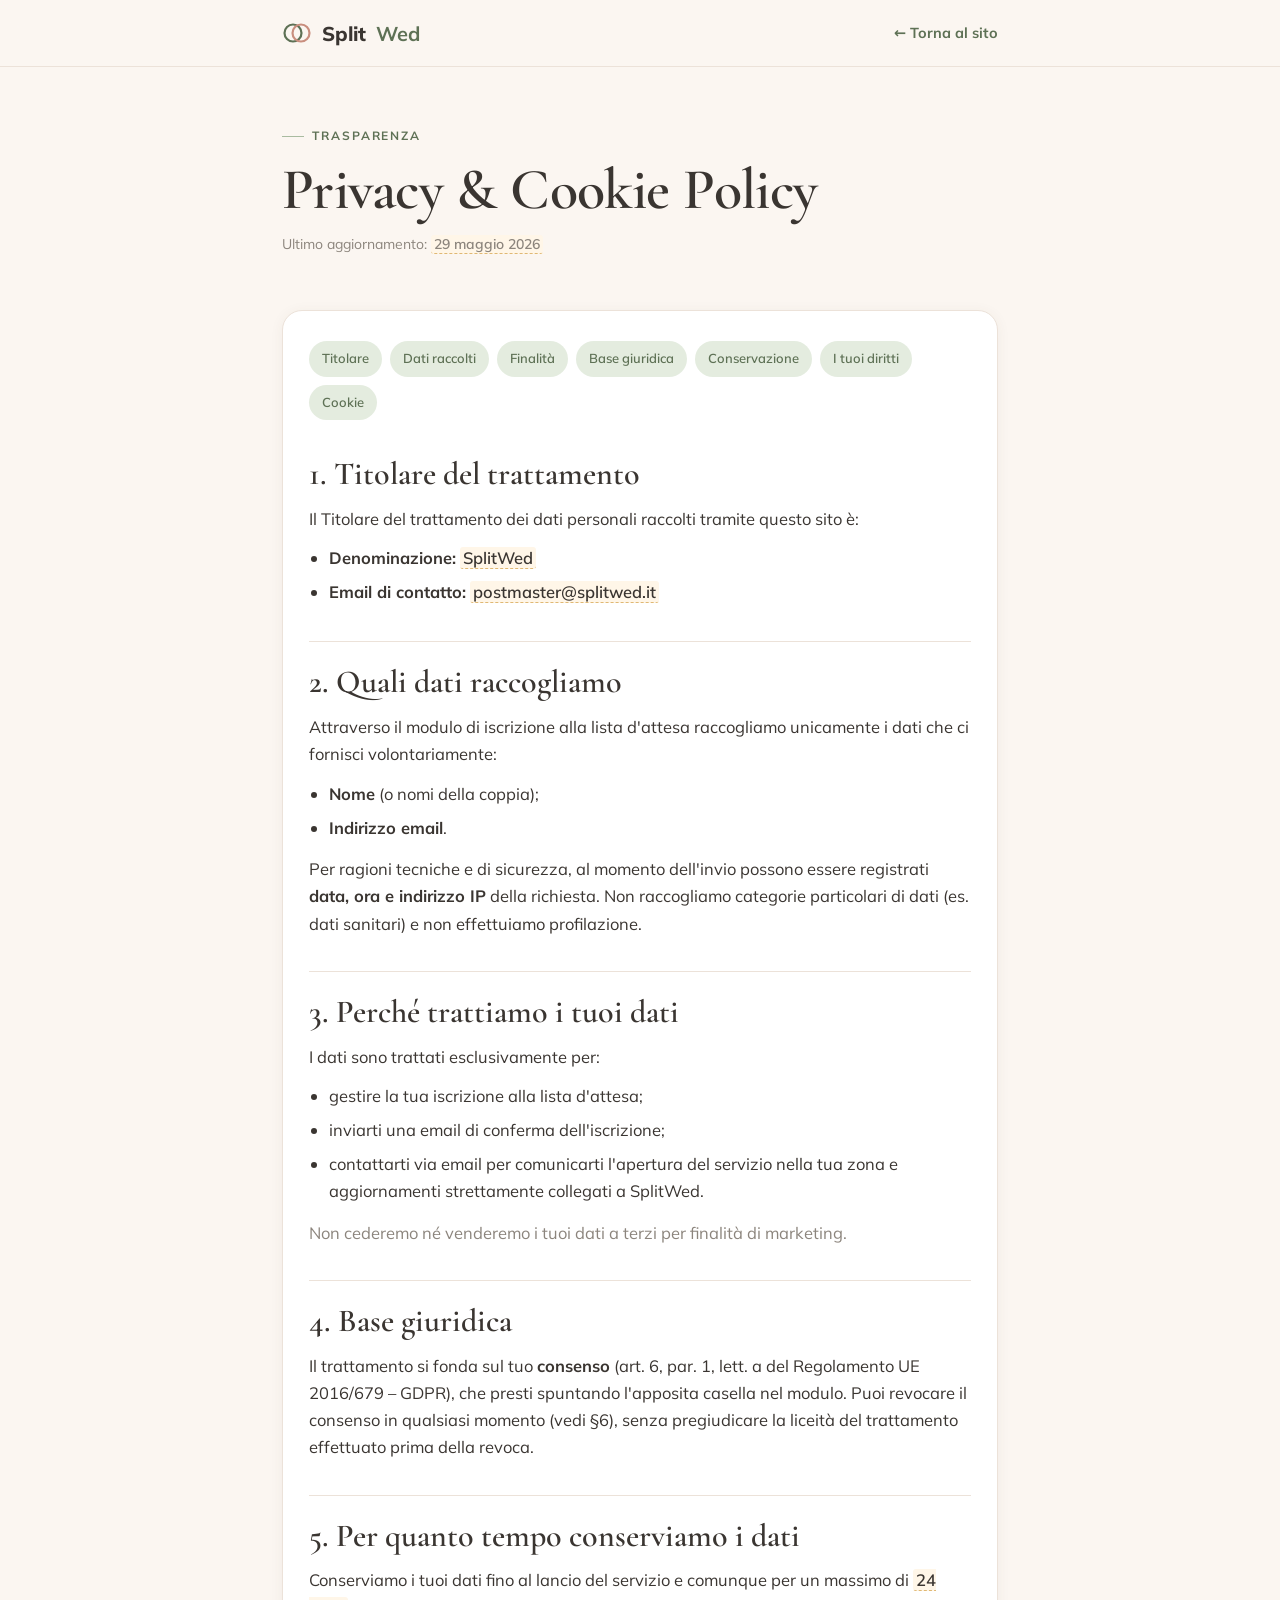
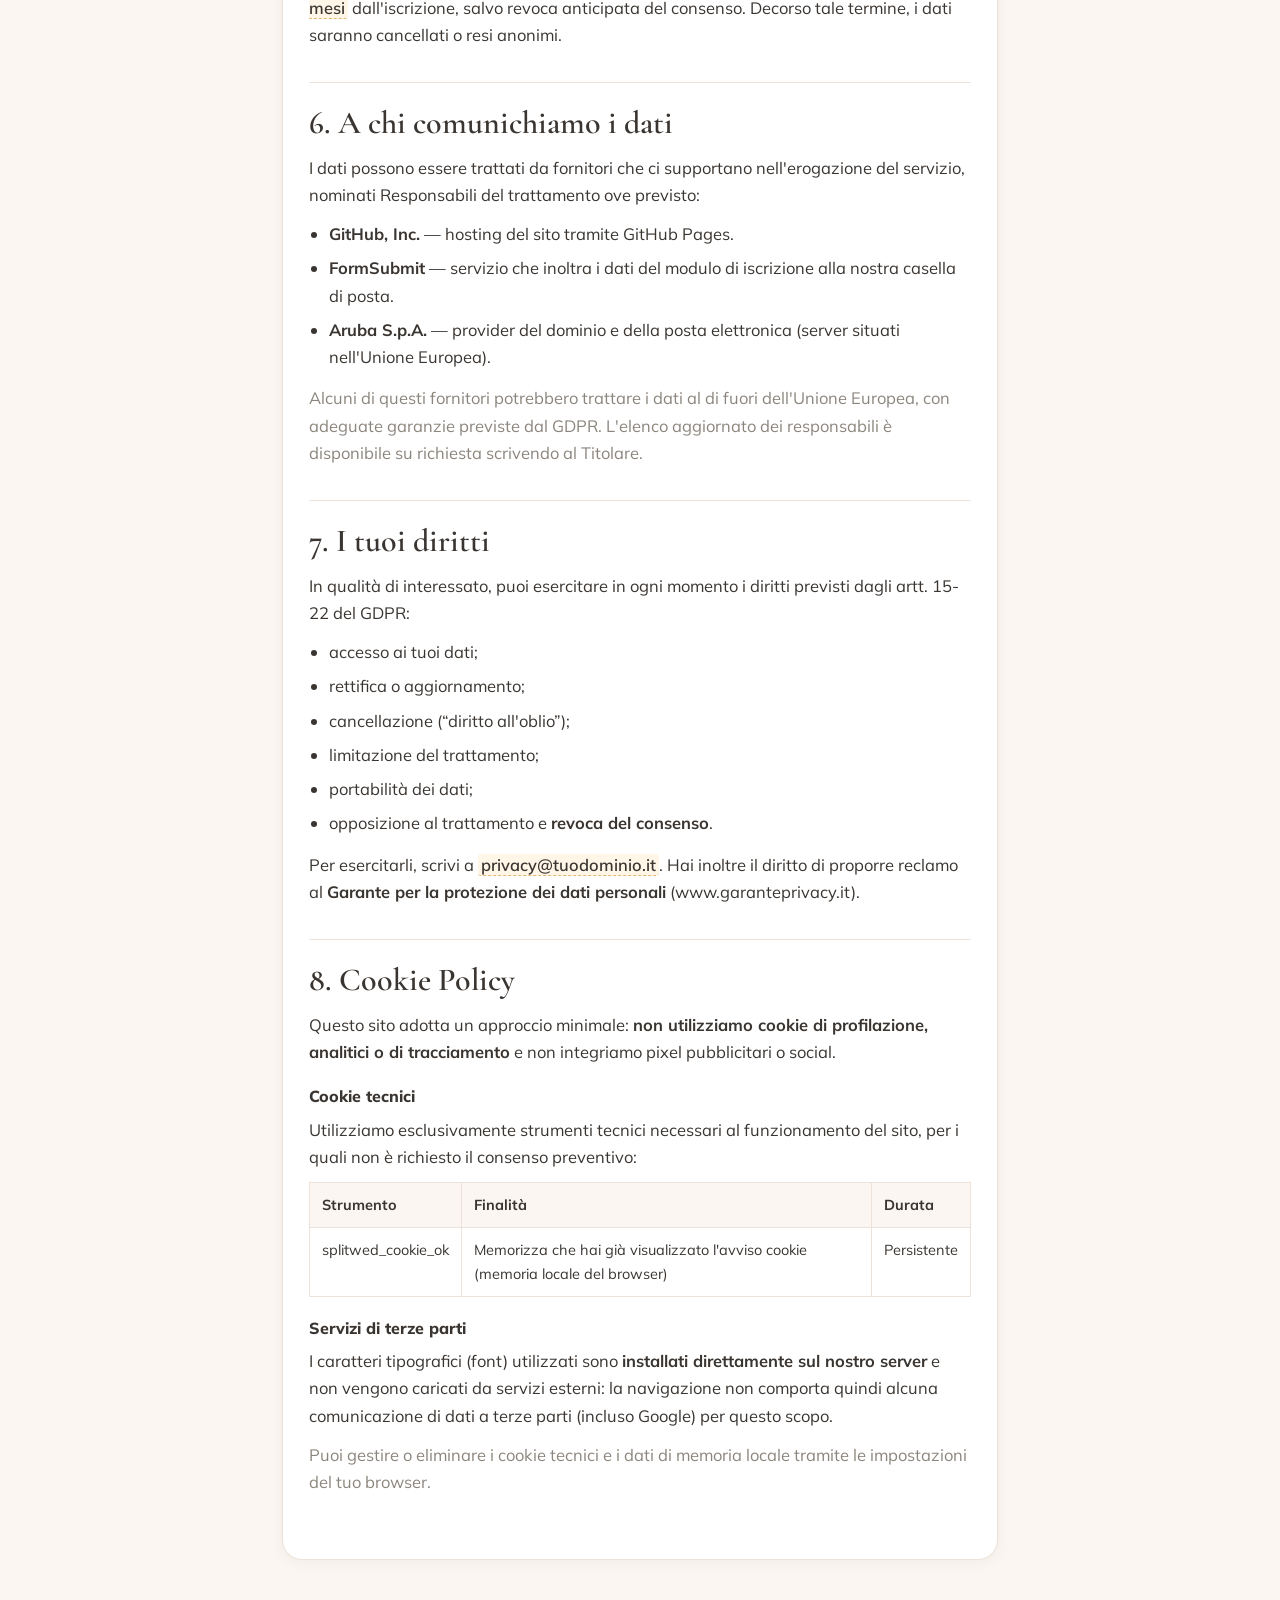
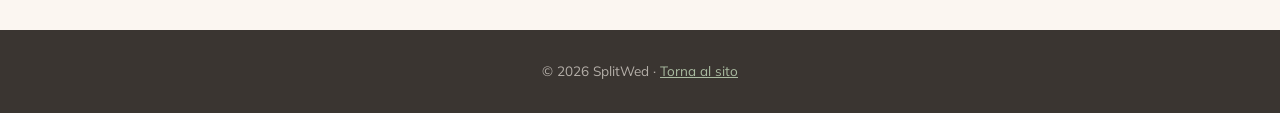
==== privacy.html @ 0ec626ed "first commit" ====
<!DOCTYPE html>
<html lang="it">
<head>
<meta charset="UTF-8" />
<meta name="viewport" content="width=device-width, initial-scale=1.0" />
<title>Privacy & Cookie Policy — SplitWed</title>
<meta name="description" content="Informativa sul trattamento dei dati personali e cookie policy di SplitWed." />
<link rel="stylesheet" href="fonts/fonts.css" />
<style>
  :root {
    --bg: #FBF6F1; --surface: #FFFFFF; --blush: #F3DED5; --blush-soft: #FAEDE7;
    --blush-deep: #C98E7E; --sage: #A9BBA0; --sage-deep: #5E7155; --sage-deeper: #46553F;
    --ink: #3A3531; --muted: #8C857D; --line: #ECE2D9;
    --r-sm: 12px; --r-md: 20px; --r-pill: 999px;
    --shadow-sm: 0 2px 14px rgba(90,70,55,.06);
    --serif: "Cormorant Garamond", Georgia, serif;
    --sans: "Mulish", system-ui, sans-serif;
  }
  * { box-sizing: border-box; margin: 0; padding: 0; }
  html { scroll-behavior: smooth; }
  body { font-family: var(--sans); color: var(--ink); background: var(--bg); line-height: 1.65; font-size: 16.5px; -webkit-font-smoothing: antialiased; }
  a { color: var(--sage-deep); }
  .wrap { width: 100%; max-width: 760px; margin: 0 auto; padding: 0 22px; }

  header { position: sticky; top: 0; z-index: 10; background: rgba(251,246,241,.85); backdrop-filter: blur(14px); -webkit-backdrop-filter: blur(14px); border-bottom: 1px solid var(--line); }
  .nav { display: flex; align-items: center; justify-content: space-between; height: 66px; }
  .logo { display: flex; align-items: center; gap: 10px; font-weight: 800; font-size: 20px; color: var(--ink); text-decoration: none; }
  .logo b { color: var(--sage-deep); }
  .back { font-weight: 700; font-size: 14.5px; color: var(--sage-deep); text-decoration: none; display: inline-flex; align-items: center; gap: 6px; }
  .back:hover { color: var(--sage-deeper); }

  .hero-p { padding: 50px 0 18px; }
  .hero-p .kicker { display: inline-flex; align-items: center; gap: 8px; font-size: 12px; font-weight: 700; letter-spacing: .16em; text-transform: uppercase; color: var(--sage-deep); margin-bottom: 14px; }
  .hero-p .kicker::before { content: ""; width: 22px; height: 1.5px; background: var(--sage); }
  .hero-p h1 { font-family: var(--serif); font-weight: 600; font-size: clamp(38px, 9vw, 58px); line-height: 1.05; letter-spacing: -.01em; margin-bottom: 12px; }
  .hero-p .updated { color: var(--muted); font-size: 14px; }

  main { padding: 24px 0 70px; }
  .card { background: var(--surface); border: 1px solid var(--line); border-radius: var(--r-md); box-shadow: var(--shadow-sm); padding: 30px 26px; }
  .toc { display: flex; flex-wrap: wrap; gap: 8px; margin-bottom: 30px; }
  .toc a { font-size: 13px; font-weight: 600; color: var(--sage-deep); background: var(--sage-soft, #E4ECDF); padding: 7px 13px; border-radius: var(--r-pill); text-decoration: none; transition: background .2s; }
  .toc a:hover { background: #D6E1CF; }

  .note { background: var(--blush-soft); border: 1px solid var(--blush); border-radius: var(--r-sm); padding: 16px 18px; font-size: 14.5px; color: var(--ink); margin-bottom: 28px; }
  .note b { color: var(--blush-deep); }

  section.block { padding: 22px 0; border-top: 1px solid var(--line); }
  section.block:first-of-type { border-top: none; padding-top: 6px; }
  h2 { font-family: var(--serif); font-weight: 600; font-size: clamp(24px, 6vw, 32px); margin-bottom: 12px; line-height: 1.15; }
  h3 { font-size: 16px; font-weight: 800; margin: 18px 0 6px; color: var(--ink); }
  p { margin-bottom: 12px; color: var(--ink); }
  p.muted, li.muted { color: var(--muted); }
  ul { margin: 8px 0 14px; padding-left: 20px; }
  li { margin-bottom: 7px; }
  strong { font-weight: 700; }
  .ph { background: #FFF6E8; border-bottom: 1.5px dashed #E0B873; padding: 0 3px; border-radius: 3px; font-weight: 600; }
  table { width: 100%; border-collapse: collapse; margin: 10px 0 16px; font-size: 14.5px; }
  th, td { text-align: left; padding: 10px 12px; border: 1px solid var(--line); vertical-align: top; }
  th { background: var(--bg); font-weight: 700; }

  footer { background: var(--ink); color: rgba(232,226,219,.7); padding: 30px 0; font-size: 13.5px; text-align: center; }
  footer a { color: var(--sage); }
</style>
</head>
<body>

<header>
  <div class="wrap nav">
    <a href="index.html" class="logo">
      <svg width="30" height="22" viewBox="0 0 30 22" fill="none" aria-hidden="true">
        <circle cx="11" cy="11" r="8.5" stroke="#5E7155" stroke-width="2.2" />
        <circle cx="19" cy="11" r="8.5" stroke="#C98E7E" stroke-width="2.2" />
      </svg>
      Split<b>Wed</b>
    </a>
    <a href="index.html" class="back">← Torna al sito</a>
  </div>
</header>

<div class="hero-p">
  <div class="wrap">
    <span class="kicker">Trasparenza</span>
    <h1>Privacy &amp; Cookie Policy</h1>
    <p class="updated">Ultimo aggiornamento: <span class="ph">29 maggio 2026</span></p>
  </div>
</div>

<main>
  <div class="wrap">
    <div class="card">

      <div class="toc">
        <a href="#titolare">Titolare</a>
        <a href="#dati">Dati raccolti</a>
        <a href="#finalita">Finalità</a>
        <a href="#base">Base giuridica</a>
        <a href="#conservazione">Conservazione</a>
        <a href="#diritti">I tuoi diritti</a>
        <a href="#cookie">Cookie</a>
      </div>

      <section class="block" id="titolare">
        <h2>1. Titolare del trattamento</h2>
        <p>Il Titolare del trattamento dei dati personali raccolti tramite questo sito è:</p>
        <ul>
          <li><strong>Denominazione:</strong> <span class="ph">SplitWed</span></li>
          <li><strong>Email di contatto:</strong> <span class="ph">postmaster@splitwed.it</span></li>
        </ul>
      </section>

      <section class="block" id="dati">
        <h2>2. Quali dati raccogliamo</h2>
        <p>Attraverso il modulo di iscrizione alla lista d'attesa raccogliamo unicamente i dati che ci fornisci volontariamente:</p>
        <ul>
          <li><strong>Nome</strong> (o nomi della coppia);</li>
          <li><strong>Indirizzo email</strong>.</li>
        </ul>
        <p>Per ragioni tecniche e di sicurezza, al momento dell'invio possono essere registrati <strong>data, ora e indirizzo IP</strong> della richiesta. Non raccogliamo categorie particolari di dati (es. dati sanitari) e non effettuiamo profilazione.</p>
      </section>

      <section class="block" id="finalita">
        <h2>3. Perché trattiamo i tuoi dati</h2>
        <p>I dati sono trattati esclusivamente per:</p>
        <ul>
          <li>gestire la tua iscrizione alla lista d'attesa;</li>
          <li>inviarti una email di conferma dell'iscrizione;</li>
          <li>contattarti via email per comunicarti l'apertura del servizio nella tua zona e aggiornamenti strettamente collegati a SplitWed.</li>
        </ul>
        <p class="muted">Non cederemo né venderemo i tuoi dati a terzi per finalità di marketing.</p>
      </section>

      <section class="block" id="base">
        <h2>4. Base giuridica</h2>
        <p>Il trattamento si fonda sul tuo <strong>consenso</strong> (art. 6, par. 1, lett. a del Regolamento UE 2016/679 – GDPR), che presti spuntando l'apposita casella nel modulo. Puoi revocare il consenso in qualsiasi momento (vedi §6), senza pregiudicare la liceità del trattamento effettuato prima della revoca.</p>
      </section>

      <section class="block" id="conservazione">
        <h2>5. Per quanto tempo conserviamo i dati</h2>
        <p>Conserviamo i tuoi dati fino al lancio del servizio e comunque per un massimo di <span class="ph">24 mesi</span> dall'iscrizione, salvo revoca anticipata del consenso. Decorso tale termine, i dati saranno cancellati o resi anonimi.</p>
      </section>

      <section class="block" id="responsabili">
        <h2>6. A chi comunichiamo i dati</h2>
        <p>I dati possono essere trattati da fornitori che ci supportano nell'erogazione del servizio, nominati Responsabili del trattamento ove previsto:</p>
        <ul>
          <li><strong>GitHub, Inc.</strong> — hosting del sito tramite GitHub Pages.</li>
          <li><strong>FormSubmit</strong> — servizio che inoltra i dati del modulo di iscrizione alla nostra casella di posta.</li>
          <li><strong>Aruba S.p.A.</strong> — provider del dominio e della posta elettronica (server situati nell'Unione Europea).</li>
        </ul>
        <p class="muted">Alcuni di questi fornitori potrebbero trattare i dati al di fuori dell'Unione Europea, con adeguate garanzie previste dal GDPR. L'elenco aggiornato dei responsabili è disponibile su richiesta scrivendo al Titolare.</p>
      </section>

      <section class="block" id="diritti">
        <h2>7. I tuoi diritti</h2>
        <p>In qualità di interessato, puoi esercitare in ogni momento i diritti previsti dagli artt. 15-22 del GDPR:</p>
        <ul>
          <li>accesso ai tuoi dati;</li>
          <li>rettifica o aggiornamento;</li>
          <li>cancellazione (“diritto all'oblio”);</li>
          <li>limitazione del trattamento;</li>
          <li>portabilità dei dati;</li>
          <li>opposizione al trattamento e <strong>revoca del consenso</strong>.</li>
        </ul>
        <p>Per esercitarli, scrivi a <span class="ph">privacy@tuodominio.it</span>. Hai inoltre il diritto di proporre reclamo al <strong>Garante per la protezione dei dati personali</strong> (www.garanteprivacy.it).</p>
      </section>

      <section class="block" id="cookie">
        <h2>8. Cookie Policy</h2>
        <p>Questo sito adotta un approccio minimale: <strong>non utilizziamo cookie di profilazione, analitici o di tracciamento</strong> e non integriamo pixel pubblicitari o social.</p>

        <h3>Cookie tecnici</h3>
        <p>Utilizziamo esclusivamente strumenti tecnici necessari al funzionamento del sito, per i quali non è richiesto il consenso preventivo:</p>
        <table>
          <thead><tr><th>Strumento</th><th>Finalità</th><th>Durata</th></tr></thead>
          <tbody>
            <tr><td>splitwed_cookie_ok</td><td>Memorizza che hai già visualizzato l'avviso cookie (memoria locale del browser)</td><td>Persistente</td></tr>
          </tbody>
        </table>

        <h3>Servizi di terze parti</h3>
        <p>I caratteri tipografici (font) utilizzati sono <strong>installati direttamente sul nostro server</strong> e non vengono caricati da servizi esterni: la navigazione non comporta quindi alcuna comunicazione di dati a terze parti (incluso Google) per questo scopo.</p>
        <p class="muted">Puoi gestire o eliminare i cookie tecnici e i dati di memoria locale tramite le impostazioni del tuo browser.</p>
      </section>

    </div>
  </div>
</main>

<footer>
  <div class="wrap">
    © 2026 SplitWed · <a href="index.html">Torna al sito</a>
  </div>
</footer>

</body>
</html>
---- fonts/fonts.css ----
/* ============================================================
   SplitWed — Font self-hosted (nessuna chiamata a Google)
   I file .woff2 vanno messi in questa stessa cartella /fonts.
   Vedi SCARICA-I-FONT.txt per le istruzioni.
   ============================================================ */

/* ---------- Cormorant Garamond ---------- */
@font-face {
  font-family: "Cormorant Garamond";
  font-style: normal; font-weight: 400; font-display: swap;
  src: url("cormorant-garamond-400.woff2") format("woff2");
}
@font-face {
  font-family: "Cormorant Garamond";
  font-style: normal; font-weight: 500; font-display: swap;
  src: url("cormorant-garamond-500.woff2") format("woff2");
}
@font-face {
  font-family: "Cormorant Garamond";
  font-style: normal; font-weight: 600; font-display: swap;
  src: url("cormorant-garamond-600.woff2") format("woff2");
}
@font-face {
  font-family: "Cormorant Garamond";
  font-style: normal; font-weight: 700; font-display: swap;
  src: url("cormorant-garamond-700.woff2") format("woff2");
}
@font-face {
  font-family: "Cormorant Garamond";
  font-style: italic; font-weight: 400; font-display: swap;
  src: url("cormorant-garamond-400-italic.woff2") format("woff2");
}
@font-face {
  font-family: "Cormorant Garamond";
  font-style: italic; font-weight: 600; font-display: swap;
  src: url("cormorant-garamond-600-italic.woff2") format("woff2");
}

/* ---------- Mulish ---------- */
@font-face {
  font-family: "Mulish";
  font-style: normal; font-weight: 400; font-display: swap;
  src: url("mulish-400.woff2") format("woff2");
}
@font-face {
  font-family: "Mulish";
  font-style: normal; font-weight: 500; font-display: swap;
  src: url("mulish-500.woff2") format("woff2");
}
@font-face {
  font-family: "Mulish";
  font-style: normal; font-weight: 600; font-display: swap;
  src: url("mulish-600.woff2") format("woff2");
}
@font-face {
  font-family: "Mulish";
  font-style: normal; font-weight: 700; font-display: swap;
  src: url("mulish-700.woff2") format("woff2");
}
@font-face {
  font-family: "Mulish";
  font-style: normal; font-weight: 800; font-display: swap;
  src: url("mulish-800.woff2") format("woff2");
}
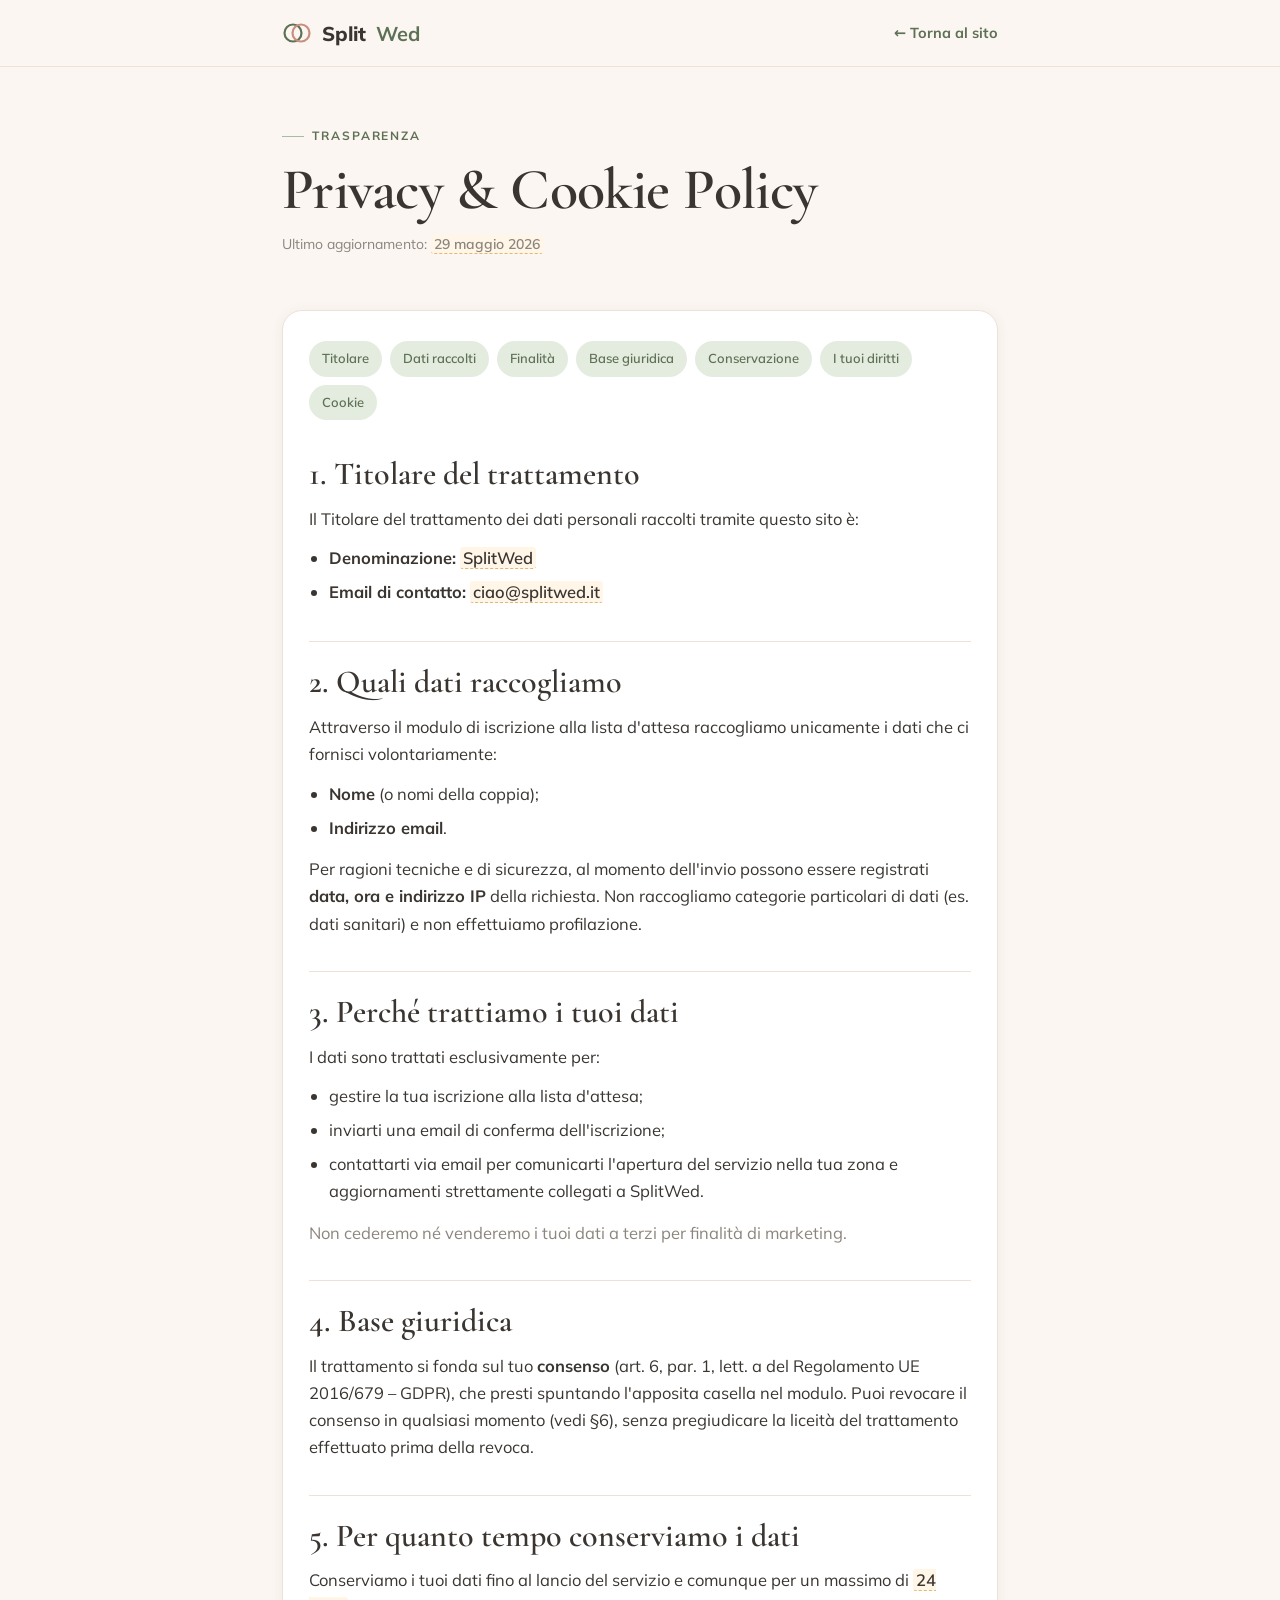
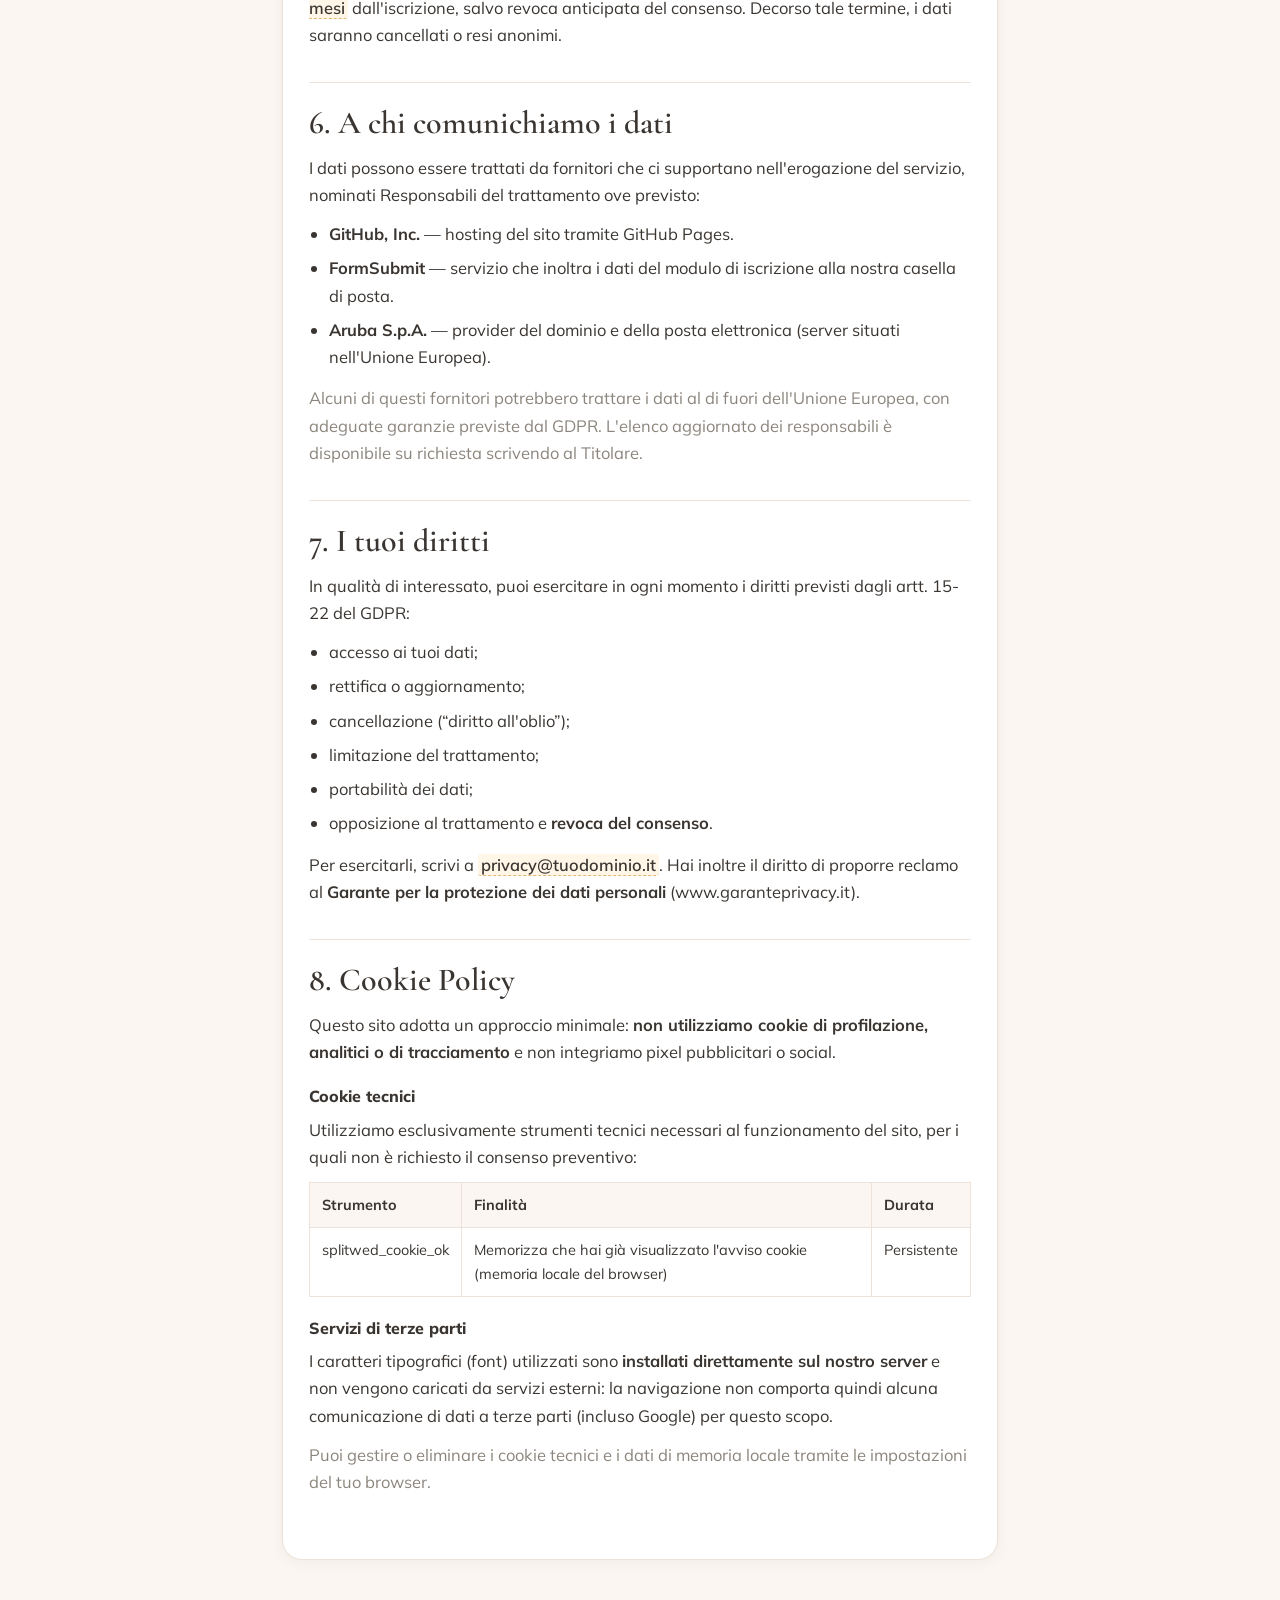
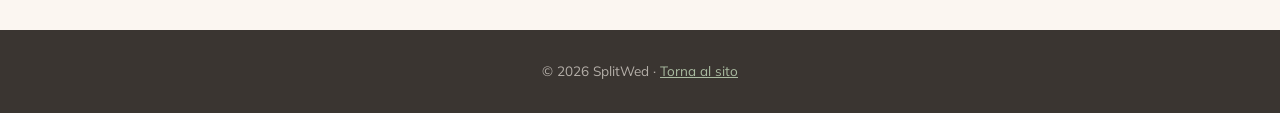
==== commit f681dc59: "Update contact email in privacy policy" ====
--- a/privacy.html
+++ b/privacy.html
@@ -104,7 +104,7 @@
         <p>Il Titolare del trattamento dei dati personali raccolti tramite questo sito è:</p>
         <ul>
           <li><strong>Denominazione:</strong> <span class="ph">SplitWed</span></li>
-          <li><strong>Email di contatto:</strong> <span class="ph">postmaster@splitwed.it</span></li>
+          <li><strong>Email di contatto:</strong> <span class="ph">ciao@splitwed.it</span></li>
         </ul>
       </section>
 
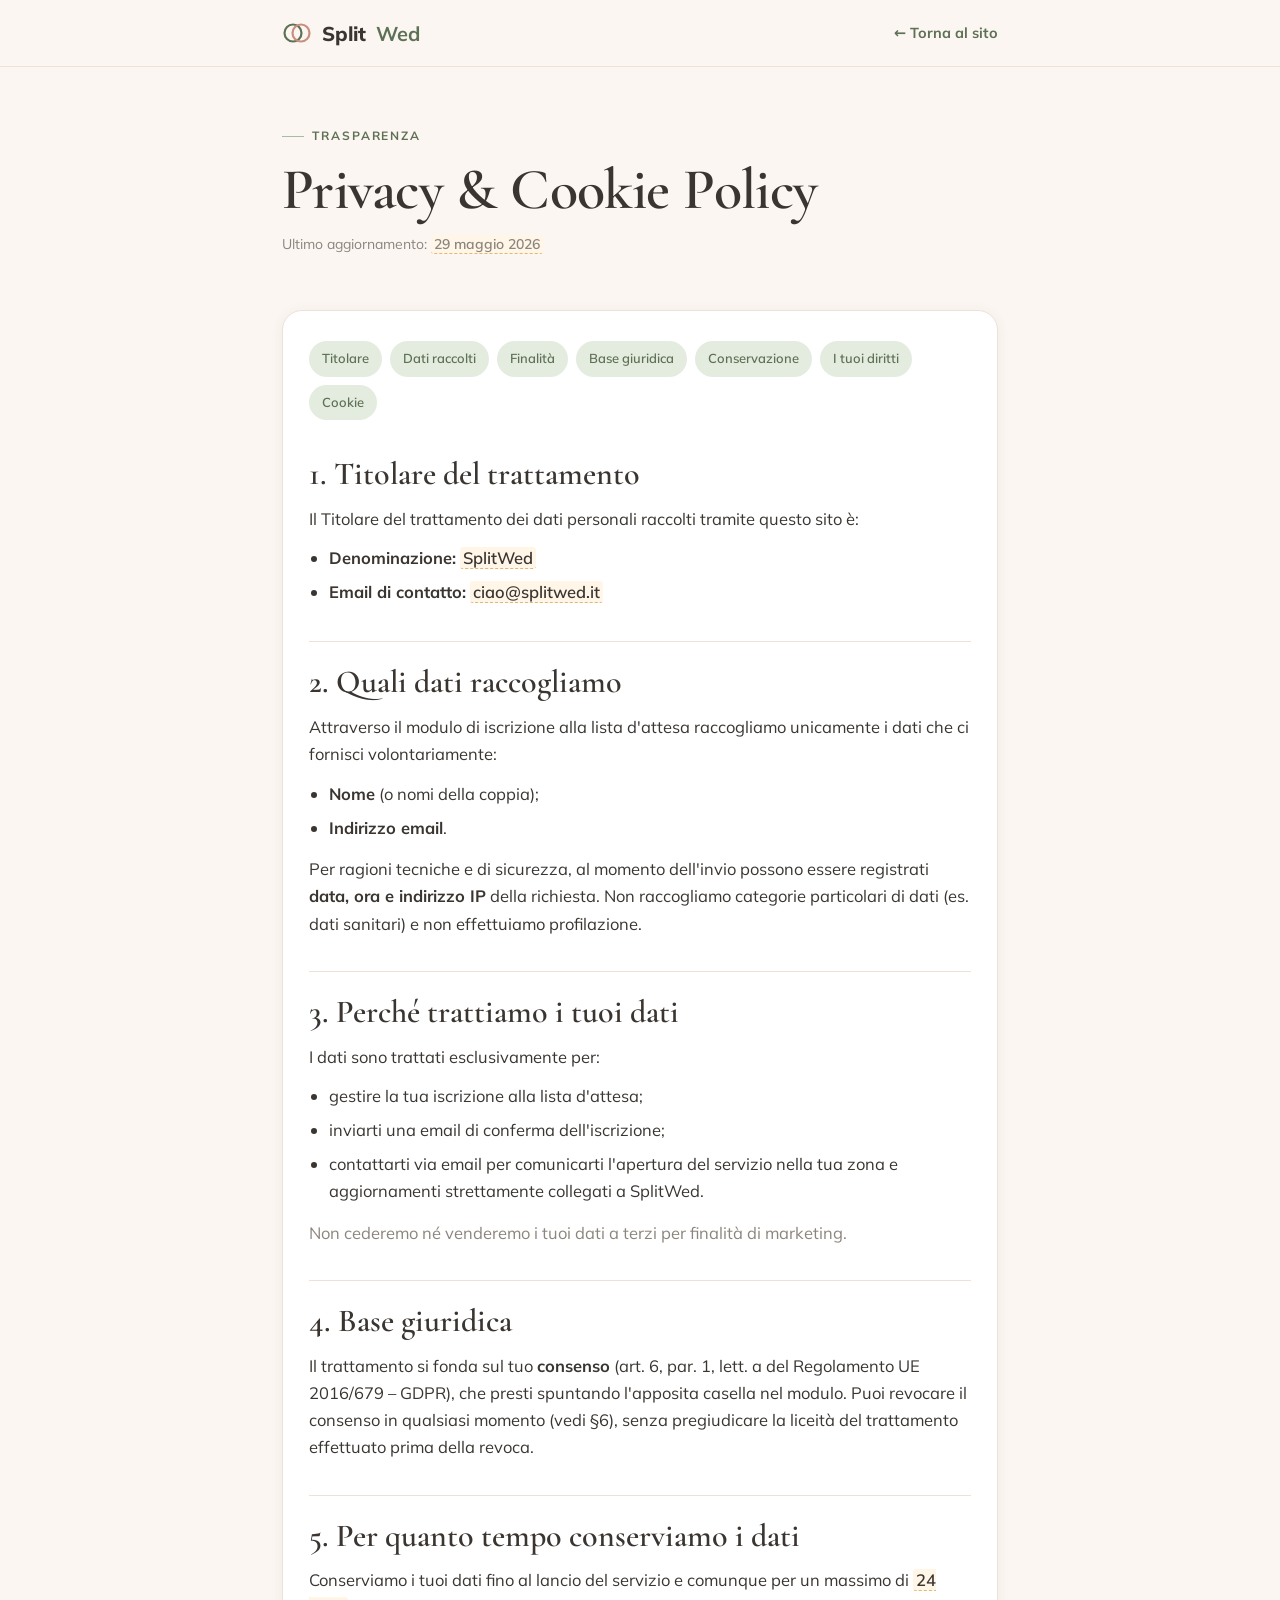
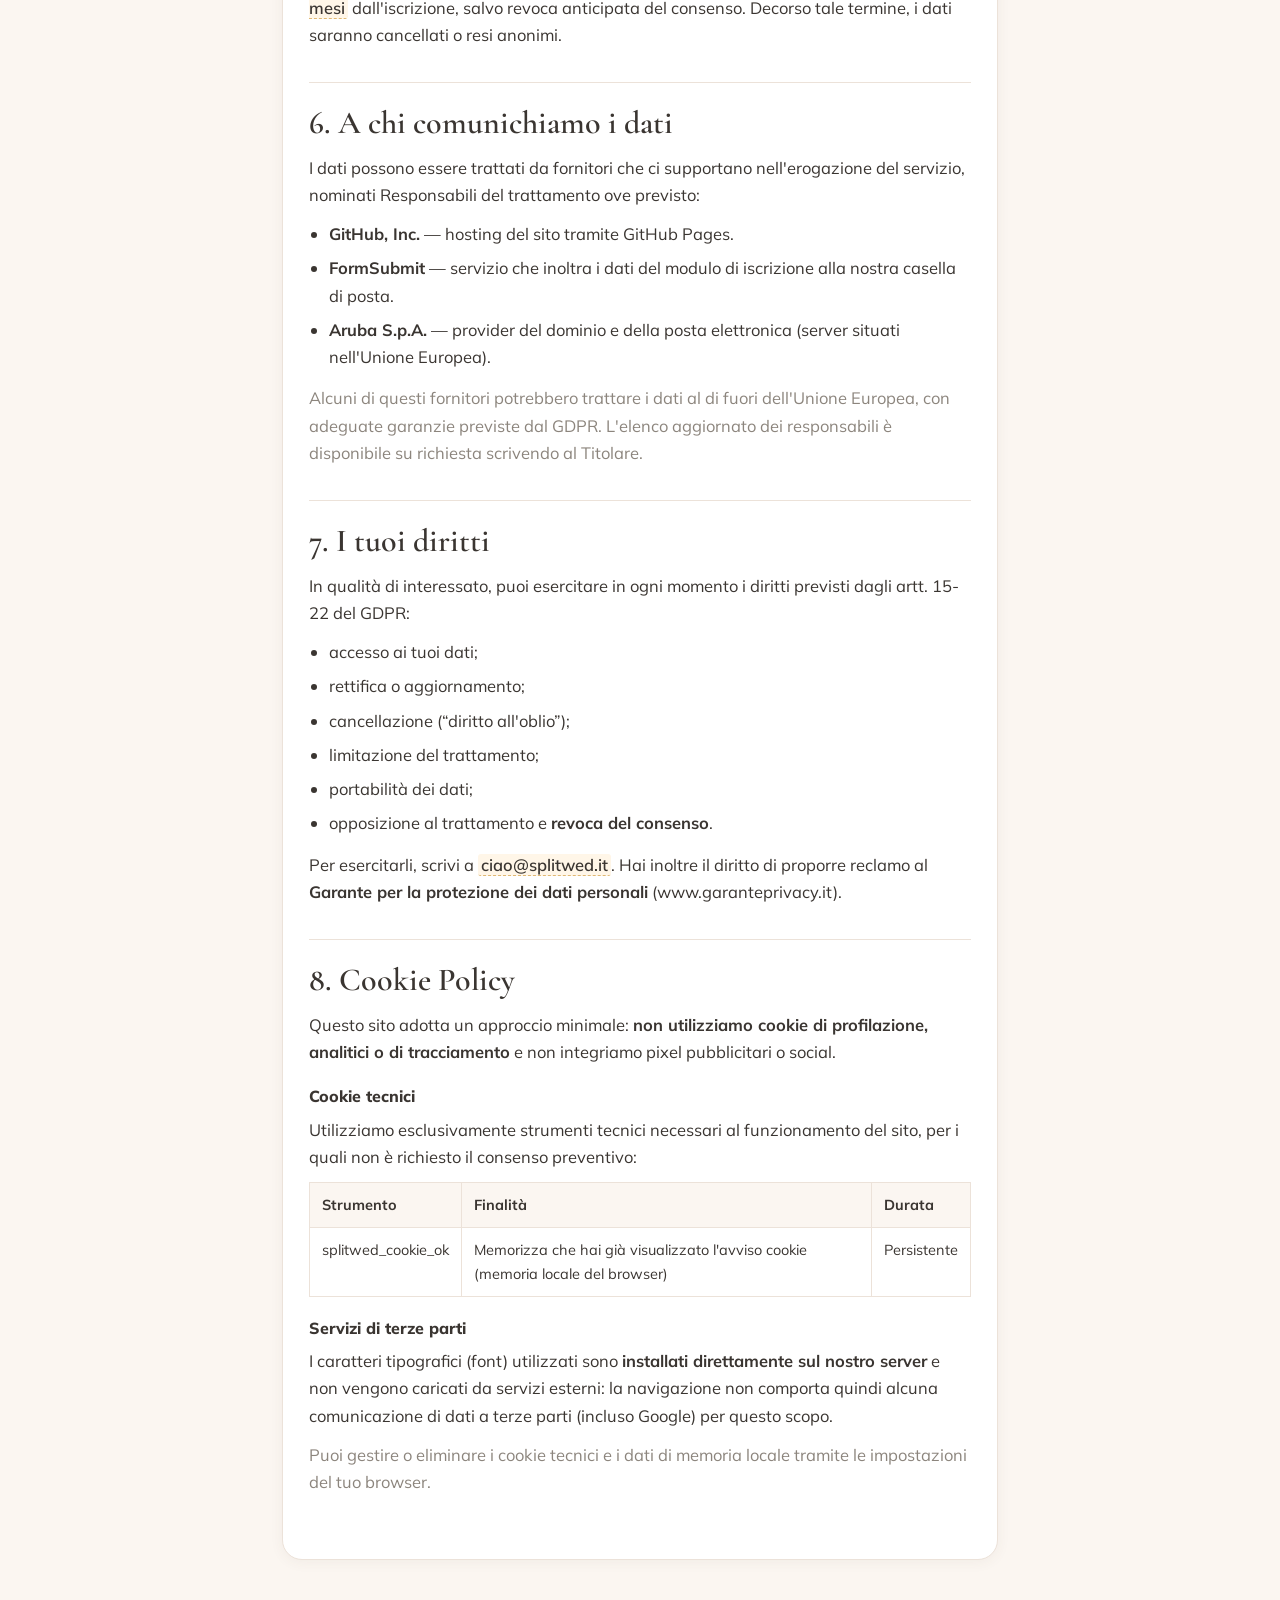
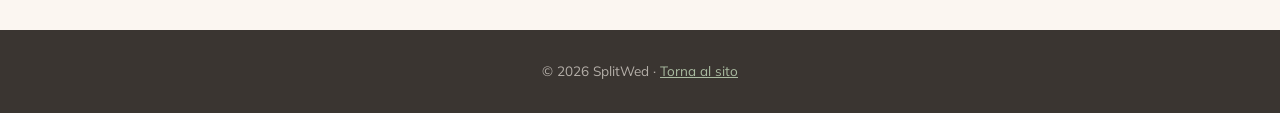
==== commit ce268806: "Update privacy.html" ====
--- a/privacy.html
+++ b/privacy.html
@@ -161,7 +161,7 @@
           <li>portabilità dei dati;</li>
           <li>opposizione al trattamento e <strong>revoca del consenso</strong>.</li>
         </ul>
-        <p>Per esercitarli, scrivi a <span class="ph">privacy@tuodominio.it</span>. Hai inoltre il diritto di proporre reclamo al <strong>Garante per la protezione dei dati personali</strong> (www.garanteprivacy.it).</p>
+        <p>Per esercitarli, scrivi a <span class="ph">ciao@splitwed.it</span>. Hai inoltre il diritto di proporre reclamo al <strong>Garante per la protezione dei dati personali</strong> (www.garanteprivacy.it).</p>
       </section>
 
       <section class="block" id="cookie">
